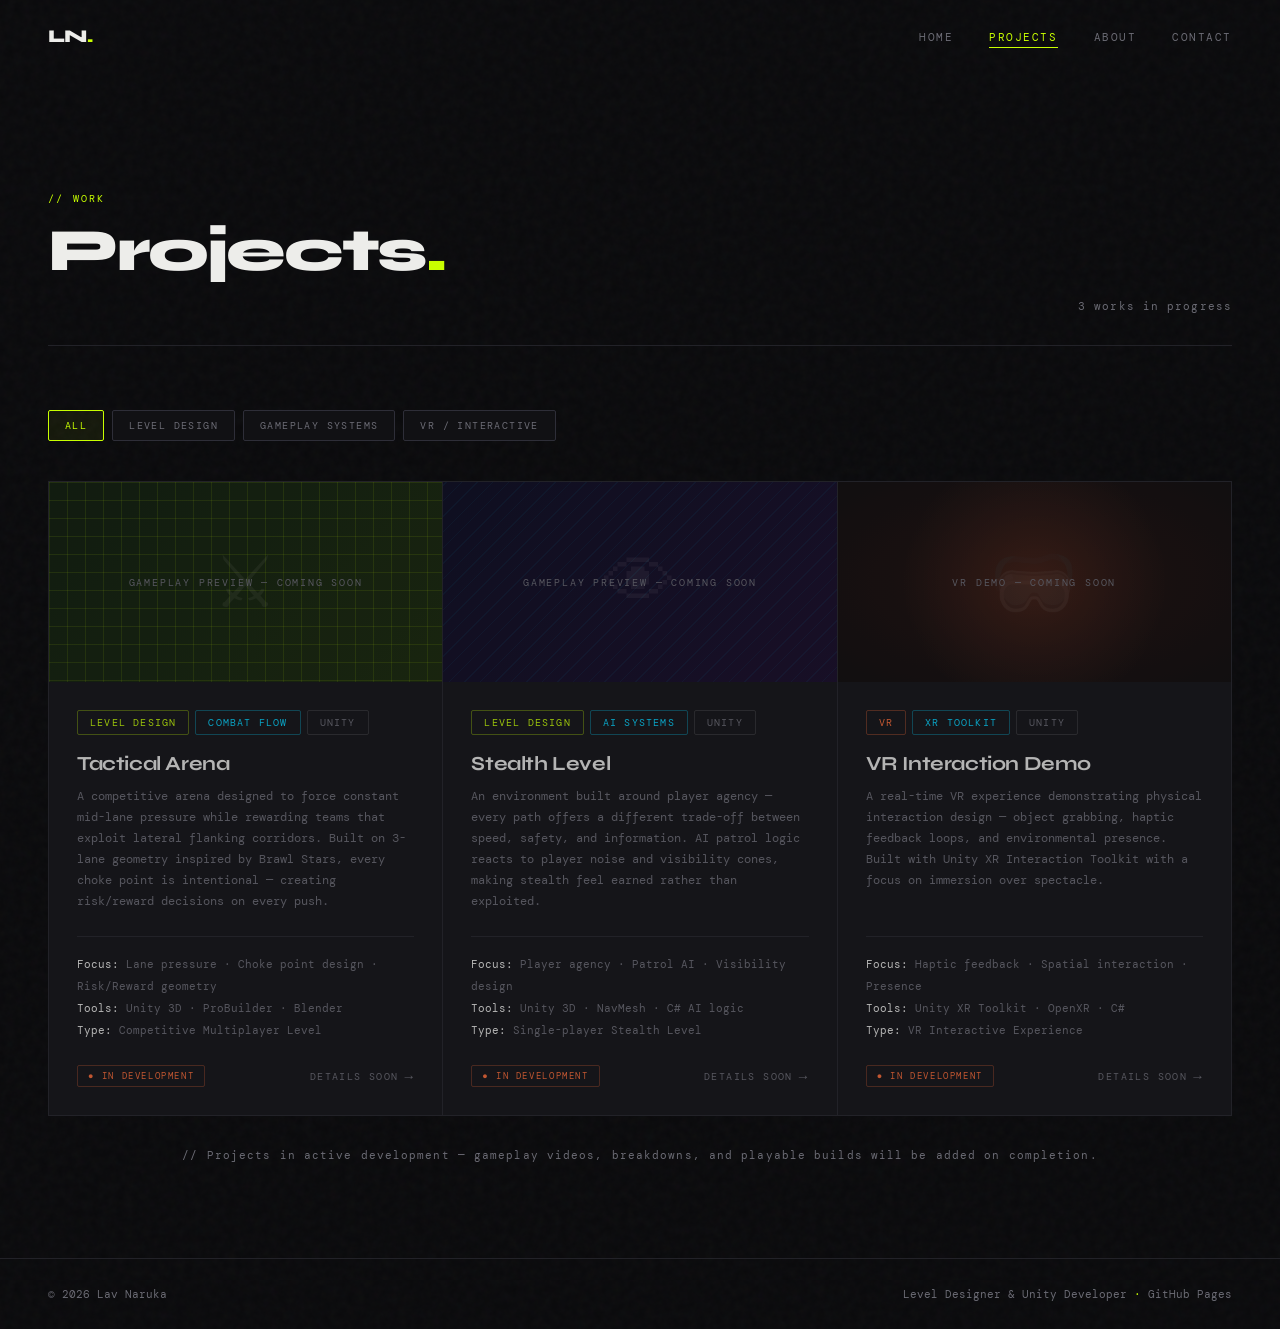
==== projects.html @ 6b3db98e "Initial portfolio upload Initial portfolio upload" ====
<!DOCTYPE html>
<html lang="en">
<head>
  <!-- ============================================================
    projects.html — PROJECTS PAGE
    Lav Naruka Portfolio
    ============================================================ -->
  <meta charset="UTF-8" />
  <meta name="viewport" content="width=device-width, initial-scale=1.0" />
  <title>Projects — Lav Naruka</title>
  <meta name="description"
        content="Level design and Unity development projects by Lav Naruka — competitive arenas, stealth systems, and VR experiences." />

  <link rel="preconnect" href="https://fonts.googleapis.com" />
  <link rel="preconnect" href="https://fonts.gstatic.com" crossorigin />
  <link href="https://fonts.googleapis.com/css2?family=Syne:wght@400;600;700;800&family=DM+Mono:ital,wght@0,300;0,400;0,500;1,300&display=swap"
        rel="stylesheet" />
  <link rel="stylesheet" href="css/styles.css" />
</head>
<body>

  <!-- ── NAVIGATION (same on every page) ──────────────────── -->
  <header class="navbar" role="banner">
    <a href="index.html" class="nav-logo">LN<span class="dot">.</span></a>
    <nav aria-label="Main navigation">
      <ul class="nav-links">
        <li><a href="index.html">Home</a></li>
        <li><a href="projects.html">Projects</a></li>
        <li><a href="about.html">About</a></li>
        <li><a href="contact.html">Contact</a></li>
      </ul>
    </nav>
    <button class="nav-toggle" aria-label="Toggle navigation">
      <span></span><span></span><span></span>
    </button>
  </header>

  <main class="page-wrapper">
    <div class="projects-page">

      <!-- ── PAGE HEADER ─────────────────────────────────── -->
      <div class="projects-header">
        <div>
          <p class="eyebrow">// Work</p>
          <h1 class="section-title">Projects<span>.</span></h1>
        </div>
        <span class="projects-count">3 works in progress</span>
      </div>

      <!-- ── FILTER BUTTONS ──────────────────────────────── -->
      <!--
        HOW FILTERS WORK:
        Each button has data-filter="X"
        Each project card has data-category="X"
        JavaScript (script.js) matches them and shows/hides cards.

        ADD NEW FILTER: duplicate a button, change data-filter and label.
      -->
      <div class="filter-row fade-up">
        <button class="filter-btn active" data-filter="all">All</button>
        <button class="filter-btn" data-filter="level-design">Level Design</button>
        <button class="filter-btn" data-filter="gameplay-systems">Gameplay Systems</button>
        <button class="filter-btn" data-filter="vr">VR / Interactive</button>
      </div>

      <!-- ── PROJECTS GRID ────────────────────────────────── -->
      <!--
        HOW TO ADD A REAL PROJECT:
        1. Copy one of the .project-card blocks below
        2. Update: title, description, tags, thumbnail, links
        3. Change data-status="wip" → data-status="live"
        4. Change the badge from badge-wip to badge-live
        5. Replace the placeholder thumbnail with a real image:
              In .project-thumb, add:
              style="background-image: url('assets/images/your-image.jpg');
                     background-size:cover; background-position:center;"
              Then delete the .thumb-icon and .thumb-label spans inside it.
        6. Update the "View Details" link to your project page or itch.io URL
      -->
      <div class="projects-grid">

        <!-- ════════════════════════════════════════════════
             PROJECT 1 — TACTICAL ARENA
             Category: level-design, gameplay-systems
             Status: wip (in development)
        ════════════════════════════════════════════════ -->
        <article
          class="project-card fade-up"
          data-category="level-design gameplay-systems"
          data-status="wip"
          aria-label="Tactical Arena project"
        >
          <!-- THUMBNAIL
               ──────────
               Right now this is a styled placeholder.
               LATER: Replace with a real screenshot.
               Add to your project folder: assets/images/arena-thumb.jpg
               Then change the div to:
                 <div class="project-thumb"
                      style="background-image:url('assets/images/arena-thumb.jpg');
                             background-size:cover; background-position:center;">
               And delete the .thumb-icon and .thumb-label spans.
          -->
          <div class="project-thumb thumb-arena">
            <span class="thumb-icon" aria-hidden="true">⚔</span>
            <span class="thumb-label">Gameplay Preview — Coming Soon</span>
          </div>

          <div class="project-body">
            <!-- Tags — match data-category above -->
            <div class="project-tags">
              <span class="tag tag-ld">Level Design</span>
              <span class="tag tag-sys">Combat Flow</span>
              <span class="tag tag-unity">Unity</span>
            </div>

            <h2 class="project-title">Tactical Arena</h2>

            <!--
              PROJECT DESCRIPTION — write like a designer, not a developer.
              Focus on: player experience, design intent, what problem you solved.
              Avoid: "I made this level in Unity"
              Do:    "This level forces constant mid-lane pressure through..."
            -->
            <p class="project-desc">
              A competitive arena designed to force constant mid-lane pressure
              while rewarding teams that exploit lateral flanking corridors.
              Built on 3-lane geometry inspired by Brawl Stars, every choke
              point is intentional — creating risk/reward decisions on every push.
            </p>

            <!-- Design Intent — key design pillars (fill in later) -->
            <div class="project-meta">
              <strong>Focus:</strong> Lane pressure · Choke point design · Risk/Reward geometry<br>
              <strong>Tools:</strong> Unity 3D · ProBuilder · Blender<br>
              <strong>Type:</strong> Competitive Multiplayer Level
            </div>

            <div class="project-footer">
              <span class="badge badge-wip">● In Development</span>
              <!--
                LINK TO REAL PROJECT LATER:
                Change href="#" to:
                  - A project detail page:  href="projects/arena.html"
                  - An itch.io build:       href="https://itch.io/your-game"
                  - A YouTube walkthrough:  href="https://youtube.com/..."
              -->
              <a href="#" class="project-link" aria-disabled="true">
                Details soon <span class="arrow">→</span>
              </a>
            </div>
          </div>
        </article>
        <!-- ── END PROJECT 1 ─────────────────────────────── -->


        <!-- ════════════════════════════════════════════════
             PROJECT 2 — STEALTH LEVEL
             Category: level-design, gameplay-systems
             Status: wip
        ════════════════════════════════════════════════ -->
        <article
          class="project-card fade-up"
          data-category="level-design gameplay-systems"
          data-status="wip"
          aria-label="Stealth Level project"
          style="transition-delay: 0.1s;"
        >
          <div class="project-thumb thumb-stealth">
            <span class="thumb-icon" aria-hidden="true">👁</span>
            <span class="thumb-label">Gameplay Preview — Coming Soon</span>
          </div>

          <div class="project-body">
            <div class="project-tags">
              <span class="tag tag-ld">Level Design</span>
              <span class="tag tag-sys">AI Systems</span>
              <span class="tag tag-unity">Unity</span>
            </div>

            <h2 class="project-title">Stealth Level</h2>

            <p class="project-desc">
              An environment built around player agency — every path offers a
              different trade-off between speed, safety, and information.
              AI patrol logic reacts to player noise and visibility cones,
              making stealth feel earned rather than exploited.
            </p>

            <div class="project-meta">
              <strong>Focus:</strong> Player agency · Patrol AI · Visibility design<br>
              <strong>Tools:</strong> Unity 3D · NavMesh · C# AI logic<br>
              <strong>Type:</strong> Single-player Stealth Level
            </div>

            <div class="project-footer">
              <span class="badge badge-wip">● In Development</span>
              <a href="#" class="project-link" aria-disabled="true">
                Details soon <span class="arrow">→</span>
              </a>
            </div>
          </div>
        </article>
        <!-- ── END PROJECT 2 ─────────────────────────────── -->


        <!-- ════════════════════════════════════════════════
             PROJECT 3 — VR INTERACTION DEMO
             Category: vr
             Status: wip
        ════════════════════════════════════════════════ -->
        <article
          class="project-card fade-up"
          data-category="vr"
          data-status="wip"
          aria-label="VR Interaction Demo project"
          style="transition-delay: 0.2s;"
        >
          <div class="project-thumb thumb-vr">
            <span class="thumb-icon" aria-hidden="true">🥽</span>
            <span class="thumb-label">VR Demo — Coming Soon</span>
          </div>

          <div class="project-body">
            <div class="project-tags">
              <span class="tag tag-vr">VR</span>
              <span class="tag tag-sys">XR Toolkit</span>
              <span class="tag tag-unity">Unity</span>
            </div>

            <h2 class="project-title">VR Interaction Demo</h2>

            <p class="project-desc">
              A real-time VR experience demonstrating physical interaction
              design — object grabbing, haptic feedback loops, and environmental
              presence. Built with Unity XR Interaction Toolkit with a focus
              on immersion over spectacle.
            </p>

            <div class="project-meta">
              <strong>Focus:</strong> Haptic feedback · Spatial interaction · Presence<br>
              <strong>Tools:</strong> Unity XR Toolkit · OpenXR · C#<br>
              <strong>Type:</strong> VR Interactive Experience
            </div>

            <div class="project-footer">
              <span class="badge badge-wip">● In Development</span>
              <a href="#" class="project-link" aria-disabled="true">
                Details soon <span class="arrow">→</span>
              </a>
            </div>
          </div>
        </article>
        <!-- ── END PROJECT 3 ─────────────────────────────── -->

        <!--
          ══════════════════════════════════════════════════
          ADD YOUR NEXT PROJECT HERE — copy the block above
          ══════════════════════════════════════════════════
        -->

      </div><!-- end .projects-grid -->

      <!-- Status note below the grid -->
      <p class="fade-up" style="
        font-size: 11px;
        color: var(--muted);
        letter-spacing: 0.1em;
        text-align: center;
        padding: 32px 0;
      ">
        // Projects in active development — gameplay videos, breakdowns,
        and playable builds will be added on completion.
      </p>

    </div><!-- end .projects-page -->
  </main>

  <footer class="footer">
    <span class="footer-left">&copy; <span id="footer-year"></span> Lav Naruka</span>
    <span class="footer-right">Level Designer &amp; Unity Developer <span>·</span> GitHub Pages</span>
  </footer>

  <script src="js/script.js"></script>
</body>
</html>
---- css/styles.css ----
/* ============================================================
   styles.css — Lav Naruka Portfolio
   Shared styles across all pages
   Dark theme / Game industry aesthetic
   ============================================================ */

/* ── 1. FONTS ──────────────────────────────────────────────── */
@import url('https://fonts.googleapis.com/css2?family=Syne:wght@400;600;700;800&family=DM+Mono:ital,wght@0,300;0,400;0,500;1,300&display=swap');

/* ── 2. CSS VARIABLES (edit these to restyle the whole site) ─ */
:root {
  /* Colors */
  --bg:          #09090b;       /* main page background */
  --surface:     #111114;       /* card / panel background */
  --surface2:    #18181d;       /* hover state for cards */
  --border:      #222228;       /* subtle divider lines */
  --border2:     #2e2e38;       /* slightly brighter dividers */

  /* Text */
  --text:        #ededea;       /* primary text */
  --muted:       #6b6b74;       /* secondary / caption text */
  --muted2:      #3a3a44;       /* very subtle text / outlines */

  /* Accents — change ONE value to re-theme the whole site */
  --accent:      #c8ff00;       /* neon lime — primary accent */
  --accent2:     #00d4ff;       /* cyan — systems / code */
  --accent3:     #ff6b35;       /* orange — VR / highlight */

  /* Typography */
  --font-display: 'Syne', sans-serif;
  --font-body:    'DM Mono', monospace;

  /* Spacing scale */
  --space-xs:    8px;
  --space-sm:    16px;
  --space-md:    32px;
  --space-lg:    64px;
  --space-xl:    120px;

  /* Layout */
  --max-width:   1200px;
  --nav-height:  72px;
}

/* ── 3. RESET ───────────────────────────────────────────────── */
*, *::before, *::after {
  box-sizing: border-box;
  margin: 0;
  padding: 0;
}

html {
  scroll-behavior: smooth;
  font-size: 16px;
}

body {
  font-family: var(--font-body);
  background: var(--bg);
  color: var(--text);
  overflow-x: hidden;
  min-height: 100vh;
  /* Subtle noise texture over everything */
  background-image: url("data:image/svg+xml,%3Csvg viewBox='0 0 200 200' xmlns='http://www.w3.org/2000/svg'%3E%3Cfilter id='n'%3E%3CfeTurbulence type='fractalNoise' baseFrequency='0.75' numOctaves='4' stitchTiles='stitch'/%3E%3C/filter%3E%3Crect width='100%25' height='100%25' filter='url(%23n)' opacity='0.03'/%3E%3C/svg%3E");
}

img, video {
  max-width: 100%;
  display: block;
}

a {
  color: inherit;
  text-decoration: none;
}

ul, ol {
  list-style: none;
}

button {
  font-family: var(--font-body);
  cursor: pointer;
  border: none;
  background: none;
}

/* ── 4. SCROLLBAR ───────────────────────────────────────────── */
::-webkit-scrollbar { width: 4px; }
::-webkit-scrollbar-track { background: var(--bg); }
::-webkit-scrollbar-thumb { background: var(--border2); border-radius: 2px; }
::-webkit-scrollbar-thumb:hover { background: var(--muted2); }

/* ── 5. UTILITY CLASSES ─────────────────────────────────────── */

/* Container — centers content with max-width */
.container {
  max-width: var(--max-width);
  margin: 0 auto;
  padding: 0 48px;
}

/* Tag pill — used on project cards */
.tag {
  display: inline-block;
  font-size: 10px;
  letter-spacing: 0.12em;
  text-transform: uppercase;
  padding: 5px 12px;
  border-radius: 2px;
  border: 1px solid;
  white-space: nowrap;
}
.tag-ld    { border-color: rgba(200,255,0,0.35);  color: var(--accent); }
.tag-sys   { border-color: rgba(0,212,255,0.35);  color: var(--accent2); }
.tag-vr    { border-color: rgba(255,107,53,0.35); color: var(--accent3); }
.tag-unity { border-color: rgba(255,255,255,0.12); color: var(--muted); }

/* Section eyebrow (small label above headings) */
.eyebrow {
  font-size: 10px;
  letter-spacing: 0.22em;
  text-transform: uppercase;
  color: var(--accent);
  margin-bottom: var(--space-sm);
}

/* Section heading */
.section-title {
  font-family: var(--font-display);
  font-size: clamp(36px, 5vw, 60px);
  font-weight: 800;
  letter-spacing: -0.04em;
  line-height: 1;
  margin-bottom: var(--space-md);
}
.section-title span { color: var(--accent); }

/* Divider line */
.divider {
  width: 100%;
  height: 1px;
  background: var(--border);
  margin: var(--space-lg) 0;
}

/* Status badge */
.badge {
  display: inline-block;
  font-size: 9px;
  letter-spacing: 0.18em;
  text-transform: uppercase;
  padding: 4px 10px;
  border-radius: 2px;
  border: 1px solid var(--border2);
  color: var(--muted);
}
.badge-wip  { border-color: rgba(255,107,53,0.3); color: var(--accent3); }
.badge-live { border-color: rgba(200,255,0,0.3);  color: var(--accent); }

/* Fade-up animation class — applied by JS on scroll */
.fade-up {
  opacity: 0;
  transform: translateY(28px);
  transition: opacity 0.55s ease, transform 0.55s ease;
}
.fade-up.visible {
  opacity: 1;
  transform: translateY(0);
}

/* ── 6. BUTTONS ─────────────────────────────────────────────── */
.btn {
  display: inline-block;
  font-family: var(--font-body);
  font-size: 11px;
  font-weight: 500;
  letter-spacing: 0.12em;
  text-transform: uppercase;
  padding: 14px 28px;
  border-radius: 2px;
  transition: all 0.2s ease;
}

/* Filled button */
.btn-primary {
  background: var(--accent);
  color: #09090b;
}
.btn-primary:hover {
  background: #d8ff22;
  transform: translateY(-2px);
}

/* Outlined button */
.btn-outline {
  background: transparent;
  color: var(--muted);
  border: 1px solid var(--border2);
}
.btn-outline:hover {
  color: var(--text);
  border-color: var(--muted);
  transform: translateY(-2px);
}

/* ── 7. NAVIGATION ──────────────────────────────────────────── */
.navbar {
  position: fixed;
  top: 0; left: 0; right: 0;
  height: var(--nav-height);
  z-index: 200;
  display: flex;
  align-items: center;
  justify-content: space-between;
  padding: 0 48px;
  /* Starts transparent, JS adds .scrolled class */
  border-bottom: 1px solid transparent;
  transition: background 0.35s ease, border-color 0.35s ease, backdrop-filter 0.35s;
}

/* Scrolled state — glass effect */
.navbar.scrolled {
  background: rgba(9, 9, 11, 0.88);
  backdrop-filter: blur(18px);
  -webkit-backdrop-filter: blur(18px);
  border-color: var(--border);
}

/* Logo */
.nav-logo {
  font-family: var(--font-display);
  font-size: 18px;
  font-weight: 800;
  letter-spacing: -0.03em;
  color: var(--text);
}
.nav-logo .dot { color: var(--accent); }

/* Nav links */
.nav-links {
  display: flex;
  align-items: center;
  gap: 36px;
}

.nav-links a {
  font-size: 11px;
  letter-spacing: 0.14em;
  text-transform: uppercase;
  color: var(--muted);
  position: relative;
  padding-bottom: 2px;
  transition: color 0.2s;
}

/* Animated underline on hover */
.nav-links a::after {
  content: '';
  position: absolute;
  bottom: -2px; left: 0;
  width: 100%; height: 1px;
  background: var(--accent);
  transform: scaleX(0);
  transition: transform 0.25s ease;
  transform-origin: left;
}
.nav-links a:hover { color: var(--text); }
.nav-links a:hover::after { transform: scaleX(1); }

/* Active page link */
.nav-links a.active {
  color: var(--accent);
}
.nav-links a.active::after {
  transform: scaleX(1);
}

/* Hamburger — mobile only */
.nav-toggle {
  display: none;
  flex-direction: column;
  gap: 5px;
  background: none;
  border: none;
  cursor: pointer;
  padding: 4px;
}
.nav-toggle span {
  display: block;
  width: 24px; height: 2px;
  background: var(--text);
  border-radius: 1px;
  transition: all 0.3s ease;
}

/* ── 8. PAGE WRAPPER ────────────────────────────────────────── */
/* Every page needs this to push content below the fixed nav */
.page-wrapper {
  padding-top: var(--nav-height);
  min-height: 100vh;
}

/* ── 9. FOOTER ──────────────────────────────────────────────── */
.footer {
  border-top: 1px solid var(--border);
  padding: 28px 48px;
  display: flex;
  align-items: center;
  justify-content: space-between;
  flex-wrap: wrap;
  gap: 12px;
}
.footer-left {
  font-size: 11px;
  color: var(--muted);
}
.footer-right {
  font-size: 11px;
  color: var(--muted);
}
.footer-right span { color: var(--accent); }

/* ── 10. GRID BACKGROUND HELPER ─────────────────────────────── */
/* Add class="grid-bg" to any section for the grid overlay */
.grid-bg {
  position: relative;
  overflow: hidden;
}
.grid-bg::before {
  content: '';
  position: absolute;
  inset: 0;
  background-image:
    linear-gradient(var(--border) 1px, transparent 1px),
    linear-gradient(90deg, var(--border) 1px, transparent 1px);
  background-size: 48px 48px;
  opacity: 0.4;
  /* Fade out at edges */
  mask-image: radial-gradient(ellipse 90% 90% at 50% 0%, black 30%, transparent 100%);
  -webkit-mask-image: radial-gradient(ellipse 90% 90% at 50% 0%, black 30%, transparent 100%);
  pointer-events: none;
  z-index: 0;
}
/* Keep content above the grid */
.grid-bg > * { position: relative; z-index: 1; }

/* ── 11. HOME PAGE STYLES ───────────────────────────────────── */
.hero {
  min-height: 100vh;
  display: flex;
  flex-direction: column;
  justify-content: center;
  padding: 80px 48px var(--space-xl);
}

.hero-eyebrow {
  font-size: 11px;
  letter-spacing: 0.22em;
  text-transform: uppercase;
  color: var(--accent);
  margin-bottom: 24px;
  opacity: 0;
  animation: fadeUp 0.7s 0.1s forwards;
}

.hero-name {
  font-family: var(--font-display);
  font-size: clamp(64px, 11vw, 140px);
  font-weight: 800;
  line-height: 0.88;
  letter-spacing: -0.05em;
  margin-bottom: 28px;
  opacity: 0;
  animation: fadeUp 0.7s 0.25s forwards;
}
/* Second line of name — outline style */
.hero-name .outline {
  color: transparent;
  -webkit-text-stroke: 1.5px var(--muted2);
}
.hero-name .accent { color: var(--accent); }

.hero-title {
  font-family: var(--font-display);
  font-size: clamp(14px, 2vw, 18px);
  font-weight: 600;
  color: var(--muted);
  letter-spacing: 0.02em;
  margin-bottom: 24px;
  opacity: 0;
  animation: fadeUp 0.7s 0.38s forwards;
}

.hero-desc {
  max-width: 580px;
  font-size: 14px;
  line-height: 1.85;
  color: var(--muted);
  margin-bottom: 40px;
  opacity: 0;
  animation: fadeUp 0.7s 0.5s forwards;
}

.hero-tags {
  display: flex;
  flex-wrap: wrap;
  gap: 8px;
  margin-bottom: 48px;
  opacity: 0;
  animation: fadeUp 0.7s 0.62s forwards;
}

.hero-cta {
  display: flex;
  gap: 14px;
  flex-wrap: wrap;
  opacity: 0;
  animation: fadeUp 0.7s 0.74s forwards;
}

/* Accent glow decorations */
.hero-glow-1 {
  position: absolute;
  width: 500px; height: 500px;
  border-radius: 50%;
  background: radial-gradient(circle, rgba(200,255,0,0.06) 0%, transparent 70%);
  top: -60px; right: -60px;
  pointer-events: none;
}
.hero-glow-2 {
  position: absolute;
  width: 300px; height: 300px;
  border-radius: 50%;
  background: radial-gradient(circle, rgba(0,212,255,0.05) 0%, transparent 70%);
  bottom: 100px; left: 30%;
  pointer-events: none;
}

/* Featured section on home */
.featured-section {
  padding: var(--space-lg) 48px;
  border-top: 1px solid var(--border);
}

.featured-label {
  font-size: 10px;
  letter-spacing: 0.2em;
  text-transform: uppercase;
  color: var(--muted);
  margin-bottom: 28px;
}

.featured-grid {
  display: grid;
  grid-template-columns: repeat(3, 1fr);
  border: 1px solid var(--border);
  /* Gap trick — single-pixel borders between cards */
  gap: 1px;
  background: var(--border);
}

.featured-card {
  background: var(--surface);
  padding: 28px;
  position: relative;
  overflow: hidden;
  transition: background 0.25s;
}
.featured-card:hover { background: var(--surface2); }

/* Accent top-border on hover */
.featured-card::before {
  content: '';
  position: absolute;
  top: 0; left: 0; right: 0;
  height: 2px;
  background: var(--accent);
  transform: scaleX(0);
  transition: transform 0.3s ease;
  transform-origin: left;
}
.featured-card:hover::before { transform: scaleX(1); }

.featured-num {
  font-size: 10px;
  color: var(--muted);
  letter-spacing: 0.18em;
  margin-bottom: 14px;
}
.featured-title {
  font-family: var(--font-display);
  font-size: 16px;
  font-weight: 700;
  margin-bottom: 10px;
  letter-spacing: -0.01em;
}
.featured-sub {
  font-size: 12px;
  color: var(--muted);
  line-height: 1.65;
  margin-bottom: 16px;
}

/* ── 12. PROJECTS PAGE ──────────────────────────────────────── */
.projects-page {
  padding: var(--space-xl) 48px var(--space-lg);
}

.projects-header {
  display: flex;
  align-items: flex-end;
  justify-content: space-between;
  padding-bottom: var(--space-md);
  border-bottom: 1px solid var(--border);
  margin-bottom: var(--space-lg);
  flex-wrap: wrap;
  gap: 16px;
}

.projects-count {
  font-size: 11px;
  color: var(--muted);
  letter-spacing: 0.1em;
}

/* Filter buttons */
.filter-row {
  display: flex;
  gap: 8px;
  flex-wrap: wrap;
  margin-bottom: 40px;
}
.filter-btn {
  font-family: var(--font-body);
  font-size: 10px;
  letter-spacing: 0.14em;
  text-transform: uppercase;
  padding: 8px 16px;
  border: 1px solid var(--border2);
  color: var(--muted);
  background: var(--surface);
  border-radius: 2px;
  cursor: pointer;
  transition: all 0.2s;
}
.filter-btn:hover,
.filter-btn.active {
  border-color: var(--accent);
  color: var(--accent);
  background: rgba(200,255,0,0.06);
}

/* Project cards grid */
.projects-grid {
  display: grid;
  grid-template-columns: repeat(auto-fill, minmax(360px, 1fr));
  gap: 1px;
  background: var(--border);
  border: 1px solid var(--border);
}

.project-card {
  background: var(--surface);
  padding: 0;
  position: relative;
  overflow: hidden;
  transition: background 0.25s;
  display: flex;
  flex-direction: column;
}
.project-card:hover { background: var(--surface2); }

/*
  PROJECT THUMBNAIL
  ─────────────────
  When you have a real screenshot or image:
  Replace the background gradient with:
    background-image: url('../assets/images/project-name-thumb.jpg');
    background-size: cover;
    background-position: center;
  And remove the placeholder inner elements.
*/
.project-thumb {
  width: 100%;
  height: 200px;
  position: relative;
  overflow: hidden;
  display: flex;
  align-items: center;
  justify-content: center;
  flex-shrink: 0;
}

/* Each project gets a unique placeholder gradient */
.thumb-arena {
  background: linear-gradient(135deg, #0b1a08 0%, #162606 100%);
}
.thumb-stealth {
  background: linear-gradient(135deg, #08081e 0%, #150826 100%);
}
.thumb-vr {
  background: radial-gradient(ellipse at center, #1e0c08 0%, #0b0808 100%);
}

/* Grid overlay on thumbnails */
.thumb-arena::before,
.thumb-stealth::before,
.thumb-vr::before {
  content: '';
  position: absolute;
  inset: 0;
  pointer-events: none;
}
.thumb-arena::before {
  background-image:
    linear-gradient(rgba(200,255,0,0.12) 1px, transparent 1px),
    linear-gradient(90deg, rgba(200,255,0,0.12) 1px, transparent 1px);
  background-size: 18px 18px;
}
.thumb-stealth::before {
  background: repeating-linear-gradient(
    -45deg, transparent, transparent 10px,
    rgba(0,212,255,0.06) 10px, rgba(0,212,255,0.06) 11px
  );
}
.thumb-vr::before {
  background: radial-gradient(circle at center, rgba(255,107,53,0.15) 0%, transparent 60%);
}

.thumb-label {
  font-size: 10px;
  letter-spacing: 0.18em;
  text-transform: uppercase;
  color: var(--muted);
  z-index: 1;
}

/* Big watermark icon on thumbnails */
.thumb-icon {
  position: absolute;
  font-size: 72px;
  opacity: 0.07;
  user-select: none;
  z-index: 0;
}

.project-body {
  padding: 28px;
  flex: 1;
  display: flex;
  flex-direction: column;
}

.project-tags {
  display: flex;
  flex-wrap: wrap;
  gap: 6px;
  margin-bottom: 16px;
}

.project-title {
  font-family: var(--font-display);
  font-size: 20px;
  font-weight: 700;
  letter-spacing: -0.02em;
  margin-bottom: 10px;
}

.project-desc {
  font-size: 12px;
  line-height: 1.75;
  color: var(--muted);
  margin-bottom: 24px;
  flex: 1;
}

/* Project breakdown list (design intent) */
.project-meta {
  font-size: 11px;
  color: var(--muted);
  line-height: 2;
  padding-top: 16px;
  border-top: 1px solid var(--border);
  margin-bottom: 24px;
}
.project-meta strong { color: var(--text); font-weight: 400; }

.project-footer {
  display: flex;
  align-items: center;
  justify-content: space-between;
}

.project-link {
  font-size: 10px;
  letter-spacing: 0.14em;
  text-transform: uppercase;
  color: var(--muted);
  display: flex;
  align-items: center;
  gap: 6px;
  transition: color 0.2s;
}
.project-link:hover { color: var(--accent); }
.project-link .arrow { font-size: 14px; transition: transform 0.2s; }
.project-link:hover .arrow { transform: translateX(3px); }

/* Dimmed WIP cards */
.project-card[data-status="wip"] {
  opacity: 0.72;
}
.project-card[data-status="wip"]:hover {
  opacity: 1;
}

/* ── 13. ABOUT PAGE ─────────────────────────────────────────── */
.about-page {
  padding: var(--space-xl) 48px var(--space-lg);
}

.about-layout {
  display: grid;
  grid-template-columns: 3fr 2fr;
  gap: 80px;
  align-items: start;
}

.about-big-quote {
  font-family: var(--font-display);
  font-size: clamp(22px, 3vw, 34px);
  font-weight: 700;
  letter-spacing: -0.03em;
  line-height: 1.25;
  color: var(--text);
  margin-bottom: 32px;
}
.about-big-quote em {
  color: var(--accent);
  font-style: normal;
}

.about-text {
  font-size: 13px;
  line-height: 1.9;
  color: var(--muted);
  margin-bottom: 20px;
}
.about-text strong { color: var(--text); font-weight: 400; }

/* Skills block */
.skills-block {
  margin-top: 48px;
}
.skills-group {
  padding-bottom: 28px;
  margin-bottom: 28px;
  border-bottom: 1px solid var(--border);
}
.skills-group:last-child { border-bottom: none; margin-bottom: 0; }

.skills-group-label {
  font-size: 9px;
  letter-spacing: 0.22em;
  text-transform: uppercase;
  color: var(--muted);
  margin-bottom: 14px;
}

.skills-list {
  display: flex;
  flex-wrap: wrap;
  gap: 8px;
}

.skill-chip {
  font-size: 12px;
  padding: 8px 16px;
  background: var(--surface);
  border: 1px solid var(--border);
  color: var(--text);
  border-radius: 2px;
  transition: all 0.2s;
}
.skill-chip:hover {
  border-color: var(--accent);
  color: var(--accent);
  background: rgba(200,255,0,0.04);
}

/* Sidebar — stats + focus areas */
.about-sidebar {}

.stat-grid {
  display: grid;
  grid-template-columns: 1fr 1fr;
  gap: 1px;
  background: var(--border);
  border: 1px solid var(--border);
  margin-bottom: 32px;
}
.stat-cell {
  background: var(--surface);
  padding: 24px 20px;
}
.stat-number {
  font-family: var(--font-display);
  font-size: 38px;
  font-weight: 800;
  letter-spacing: -0.04em;
  color: var(--accent);
  line-height: 1;
  margin-bottom: 6px;
}
.stat-label {
  font-size: 9px;
  letter-spacing: 0.14em;
  text-transform: uppercase;
  color: var(--muted);
}

/* Focus areas list */
.focus-list {
  border: 1px solid var(--border);
  overflow: hidden;
}
.focus-item {
  display: flex;
  align-items: center;
  gap: 16px;
  padding: 16px 20px;
  border-bottom: 1px solid var(--border);
  font-size: 12px;
  transition: background 0.2s;
}
.focus-item:last-child { border-bottom: none; }
.focus-item:hover { background: var(--surface2); }
.focus-dot {
  width: 8px; height: 8px;
  border-radius: 50%;
  flex-shrink: 0;
}
.dot-green  { background: var(--accent); }
.dot-blue   { background: var(--accent2); }
.dot-orange { background: var(--accent3); }

/* ── 14. CONTACT PAGE ───────────────────────────────────────── */
.contact-page {
  padding: var(--space-xl) 48px var(--space-lg);
}

.contact-hero-text {
  font-family: var(--font-display);
  font-size: clamp(48px, 9vw, 120px);
  font-weight: 800;
  letter-spacing: -0.05em;
  line-height: 0.88;
  margin-bottom: 48px;
  color: transparent;
  -webkit-text-stroke: 1.5px var(--muted2);
}
.contact-hero-text .solid {
  color: var(--text);
  -webkit-text-stroke: 0;
}

.contact-intro {
  font-size: 13px;
  line-height: 1.9;
  color: var(--muted);
  max-width: 520px;
  margin-bottom: 48px;
}
.contact-intro strong { color: var(--text); font-weight: 400; }

.contact-grid {
  display: grid;
  grid-template-columns: repeat(3, 1fr);
  gap: 1px;
  background: var(--border);
  border: 1px solid var(--border);
  max-width: 680px;
  margin-bottom: 60px;
}

.contact-card {
  background: var(--surface);
  padding: 28px 24px;
  display: flex;
  flex-direction: column;
  gap: 8px;
  position: relative;
  overflow: hidden;
  transition: background 0.25s;
}
.contact-card:hover { background: var(--surface2); }

/* Colour-coded top bar per card */
.contact-card::before {
  content: '';
  position: absolute;
  top: 0; left: 0; right: 0;
  height: 2px;
  transform: scaleX(0);
  transition: transform 0.3s ease;
  transform-origin: left;
}
.contact-card.c-email::before  { background: var(--accent); }
.contact-card.c-github::before { background: var(--accent2); }
.contact-card.c-linkedin::before { background: var(--accent3); }

.contact-card:hover::before { transform: scaleX(1); }

.contact-card-label {
  font-size: 9px;
  letter-spacing: 0.2em;
  text-transform: uppercase;
  color: var(--muted);
}
.contact-card-value {
  font-size: 12px;
  color: var(--text);
}
.contact-card-arrow {
  font-size: 18px;
  color: var(--muted);
  margin-top: 8px;
  transition: color 0.2s, transform 0.2s;
}
.contact-card:hover .contact-card-arrow {
  color: var(--accent);
  transform: translate(2px, -2px);
}

/* ── 15. KEYFRAME ANIMATIONS ────────────────────────────────── */
@keyframes fadeUp {
  from { opacity: 0; transform: translateY(24px); }
  to   { opacity: 1; transform: translateY(0); }
}

/* ── 16. RESPONSIVE / MOBILE ────────────────────────────────── */
@media (max-width: 900px) {
  .container,
  .hero,
  .featured-section,
  .projects-page,
  .about-page,
  .contact-page { padding-left: 24px; padding-right: 24px; }

  .navbar { padding: 0 24px; }
  .footer { padding: 24px; }

  .featured-grid { grid-template-columns: 1fr; }
  .projects-grid { grid-template-columns: 1fr; }
  .about-layout  { grid-template-columns: 1fr; gap: 48px; }
  .contact-grid  { grid-template-columns: 1fr; max-width: 100%; }

  .nav-links {
    display: none;
    position: fixed;
    top: var(--nav-height);
    left: 0; right: 0;
    background: rgba(9,9,11,0.96);
    backdrop-filter: blur(20px);
    border-bottom: 1px solid var(--border);
    flex-direction: column;
    align-items: flex-start;
    padding: 24px;
    gap: 20px;
  }
  .nav-links.open { display: flex; }
  .nav-links a { font-size: 14px; }

  .nav-toggle { display: flex; }
}

@media (max-width: 480px) {
  .hero-name { font-size: 52px; }
  .stat-grid { grid-template-columns: 1fr; }
}
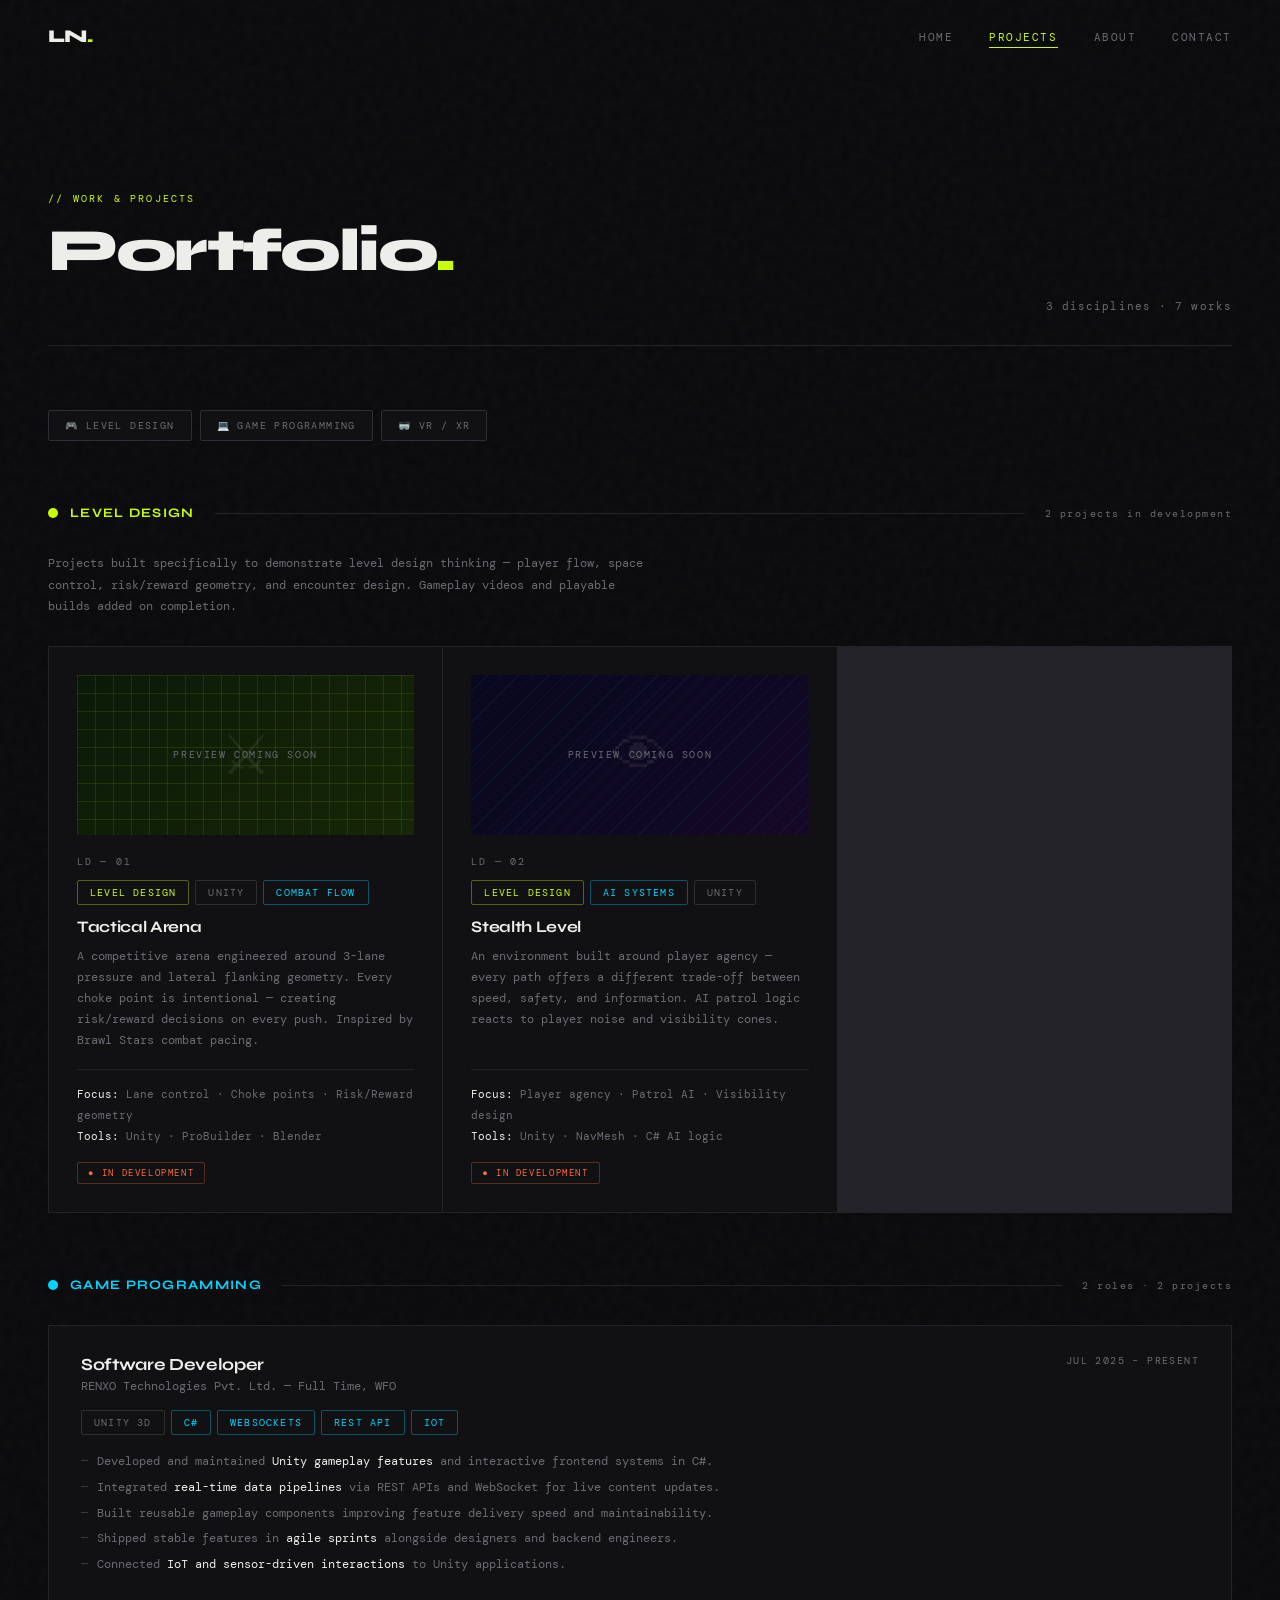
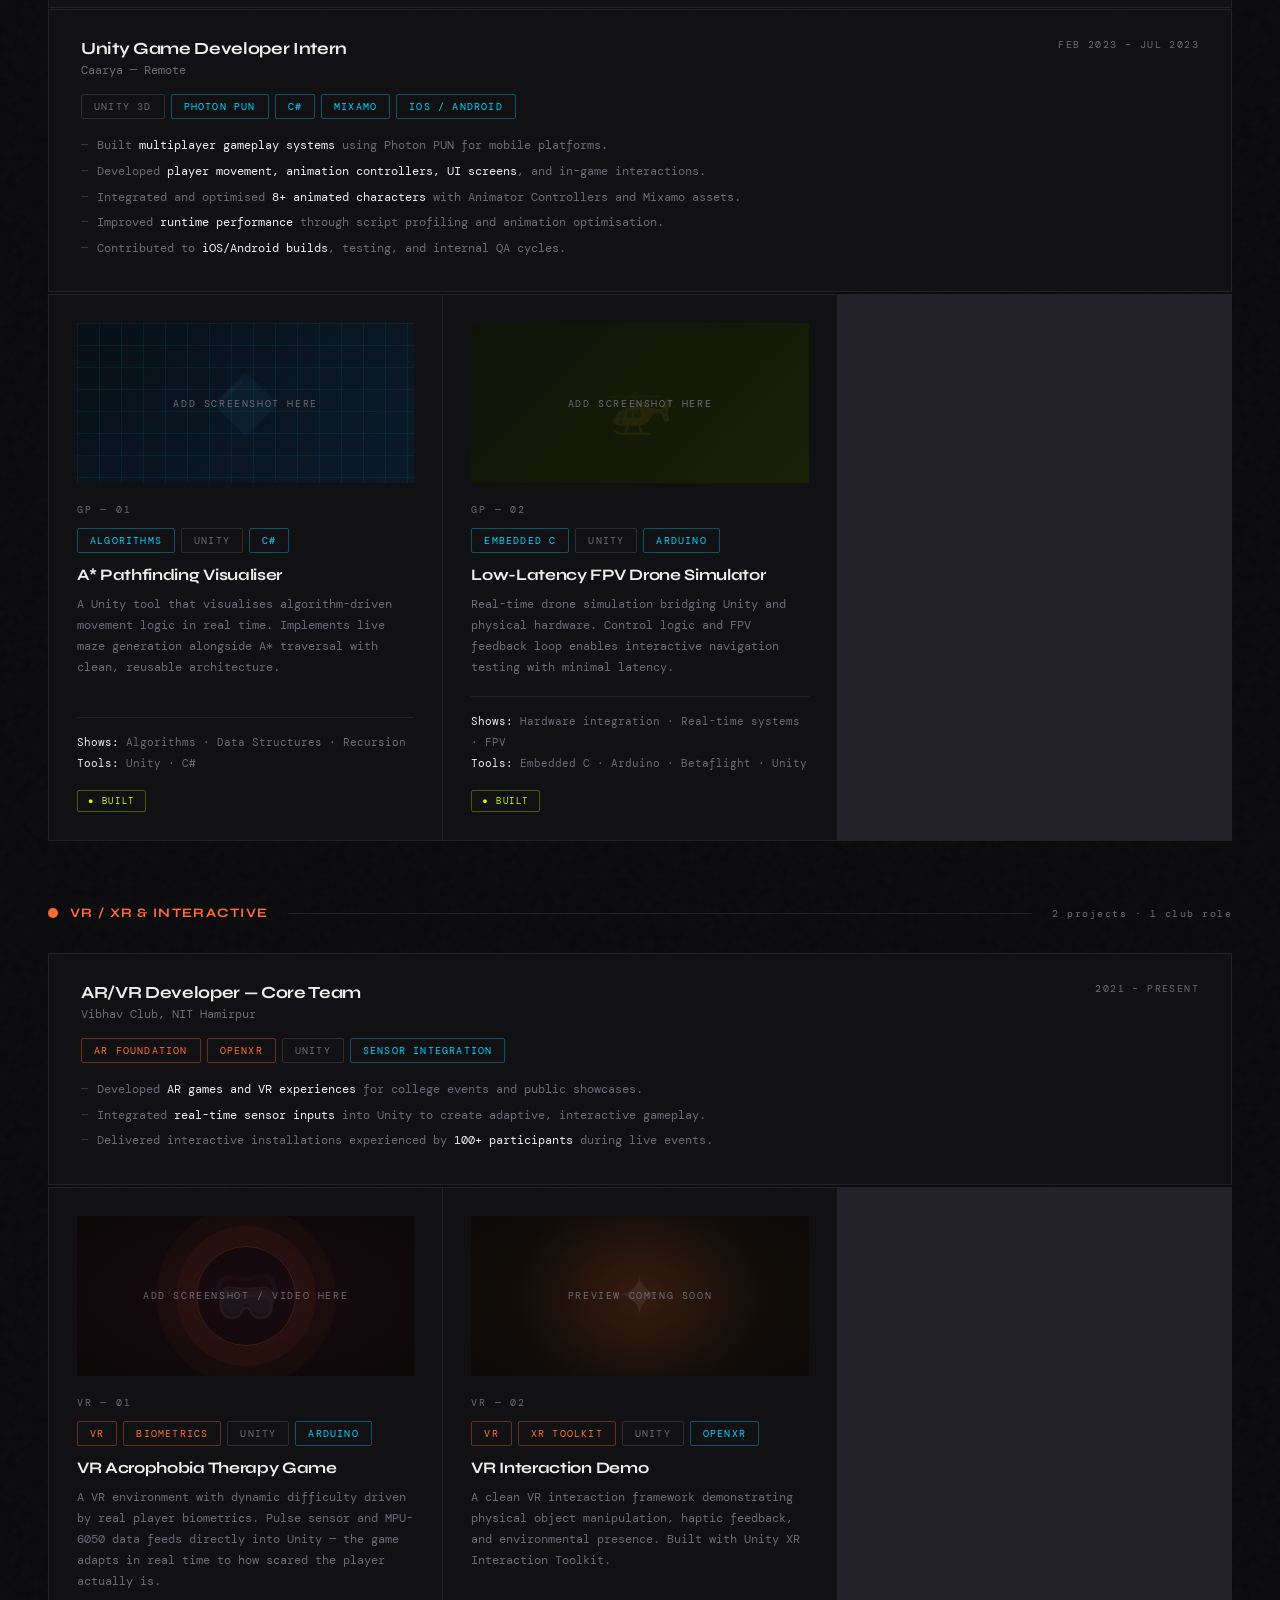
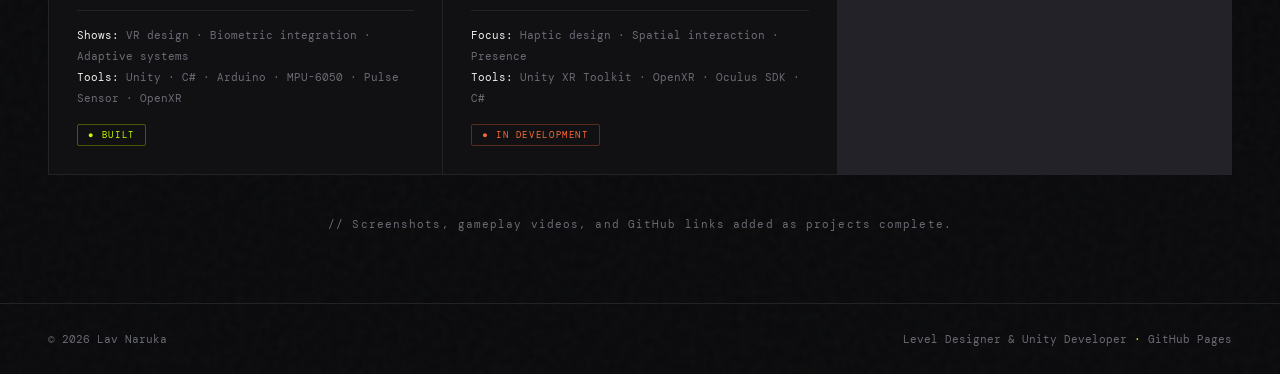
==== commit fddfbc6e: "Add files via upload update 1" ====
--- a/projects.html
+++ b/projects.html
@@ -1,25 +1,112 @@
 <!DOCTYPE html>
 <html lang="en">
 <head>
-  <!-- ============================================================
-    projects.html — PROJECTS PAGE
-    Lav Naruka Portfolio
-    ============================================================ -->
   <meta charset="UTF-8" />
   <meta name="viewport" content="width=device-width, initial-scale=1.0" />
   <title>Projects — Lav Naruka</title>
-  <meta name="description"
-        content="Level design and Unity development projects by Lav Naruka — competitive arenas, stealth systems, and VR experiences." />
-
+  <meta name="description" content="Portfolio of Lav Naruka — Level Design, Game Programming, and VR/XR projects." />
   <link rel="preconnect" href="https://fonts.googleapis.com" />
   <link rel="preconnect" href="https://fonts.gstatic.com" crossorigin />
-  <link href="https://fonts.googleapis.com/css2?family=Syne:wght@400;600;700;800&family=DM+Mono:ital,wght@0,300;0,400;0,500;1,300&display=swap"
-        rel="stylesheet" />
+  <link href="https://fonts.googleapis.com/css2?family=Syne:wght@400;600;700;800&family=DM+Mono:ital,wght@0,300;0,400;0,500;1,300&display=swap" rel="stylesheet" />
   <link rel="stylesheet" href="css/styles.css" />
+  <style>
+    .section-divider {
+      display: flex; align-items: center; gap: 20px;
+      margin: 64px 0 32px;
+    }
+    .section-divider-label {
+      display: flex; align-items: center; gap: 12px; white-space: nowrap; flex-shrink: 0;
+    }
+    .section-divider-dot { width: 10px; height: 10px; border-radius: 50%; flex-shrink: 0; }
+    .section-divider-title { font-family: 'Syne', sans-serif; font-size: 13px; font-weight: 700; letter-spacing: 0.1em; text-transform: uppercase; }
+    .section-divider-line { flex: 1; height: 1px; background: var(--border); }
+    .section-divider-count { font-size: 10px; letter-spacing: 0.15em; color: var(--muted); white-space: nowrap; flex-shrink: 0; }
+    .dot-ld { background: var(--accent); }
+    .dot-gp { background: var(--accent2); }
+    .dot-vr { background: var(--accent3); }
+    .title-ld { color: var(--accent); }
+    .title-gp { color: var(--accent2); }
+    .title-vr { color: var(--accent3); }
+
+    /* Experience cards (jobs) */
+    .exp-card {
+      background: var(--surface); border: 1px solid var(--border);
+      padding: 28px 32px; margin-bottom: 1px;
+      transition: background 0.2s;
+    }
+    .exp-card:hover { background: var(--surface2); }
+    .exp-card-header {
+      display: flex; justify-content: space-between; align-items: flex-start;
+      flex-wrap: wrap; gap: 8px; margin-bottom: 16px;
+    }
+    .exp-role { font-family: 'Syne', sans-serif; font-size: 17px; font-weight: 700; letter-spacing: -0.02em; }
+    .exp-company { font-size: 12px; color: var(--muted); margin-top: 3px; }
+    .exp-date { font-size: 10px; letter-spacing: 0.14em; color: var(--muted); text-transform: uppercase; white-space: nowrap; }
+    .exp-bullets { list-style: none; padding: 0; }
+    .exp-bullets li {
+      font-size: 12px; line-height: 1.8; color: var(--muted);
+      padding-left: 16px; position: relative; margin-bottom: 4px;
+    }
+    .exp-bullets li::before { content: '—'; position: absolute; left: 0; color: var(--muted2); }
+    .exp-bullets li strong { color: var(--text); font-weight: 400; }
+
+    /* Project mini-cards */
+    .mini-grid {
+      display: grid; grid-template-columns: repeat(auto-fill, minmax(340px, 1fr));
+      gap: 1px; background: var(--border); border: 1px solid var(--border); margin-bottom: 2px;
+    }
+    .mini-card {
+      background: var(--surface); padding: 28px;
+      display: flex; flex-direction: column;
+      transition: background 0.2s; position: relative; overflow: hidden;
+    }
+    .mini-card:hover { background: var(--surface2); }
+    .mini-card::before {
+      content: ''; position: absolute; top: 0; left: 0; right: 0; height: 2px;
+      transform: scaleX(0); transition: transform 0.3s; transform-origin: left;
+    }
+    .ld-card::before { background: var(--accent); }
+    .gp-card::before { background: var(--accent2); }
+    .vr-card::before { background: var(--accent3); }
+    .mini-card:hover::before { transform: scaleX(1); }
+
+    .mini-card-num { font-size: 10px; color: var(--muted); letter-spacing: 0.18em; margin-bottom: 12px; }
+    .mini-card-title { font-family: 'Syne', sans-serif; font-size: 16px; font-weight: 700; letter-spacing: -0.02em; margin-bottom: 10px; }
+    .mini-card-desc { font-size: 12px; line-height: 1.75; color: var(--muted); flex: 1; margin-bottom: 18px; }
+    .mini-card-meta { font-size: 11px; color: var(--muted); line-height: 1.9; padding-top: 14px; border-top: 1px solid var(--border); margin-bottom: 16px; }
+    .mini-card-meta strong { color: var(--text); font-weight: 400; }
+    .mini-card-footer { display: flex; align-items: center; justify-content: space-between; }
+
+    /* Thumbnails */
+    .mini-thumb {
+      width: 100%; height: 160px; margin-bottom: 20px;
+      position: relative; overflow: hidden;
+      display: flex; align-items: center; justify-content: center;
+    }
+    .mini-thumb .thumb-icon { font-size: 56px; opacity: 0.07; position: absolute; }
+    .mini-thumb .thumb-label { font-size: 10px; letter-spacing: 0.16em; text-transform: uppercase; color: var(--muted); z-index: 1; }
+
+    .t-arena   { background: linear-gradient(135deg,#0b1a08,#162606); }
+    .t-stealth { background: linear-gradient(135deg,#08081e,#150826); }
+    .t-astar   { background: linear-gradient(135deg,#081018,#0a1a28); }
+    .t-drone   { background: linear-gradient(135deg,#0e1208,#1a2006); }
+    .t-vr      { background: radial-gradient(ellipse at center,#1a0a10,#0b0808); }
+    .t-ar      { background: radial-gradient(ellipse at center,#1a100a,#0b0a08); }
+
+    .t-arena::before   { content:'';position:absolute;inset:0;background-image:linear-gradient(rgba(200,255,0,.1) 1px,transparent 1px),linear-gradient(90deg,rgba(200,255,0,.1) 1px,transparent 1px);background-size:18px 18px; }
+    .t-stealth::before { content:'';position:absolute;inset:0;background:repeating-linear-gradient(-45deg,transparent,transparent 10px,rgba(0,212,255,.06) 10px,rgba(0,212,255,.06) 11px); }
+    .t-astar::before   { content:'';position:absolute;inset:0;background-image:linear-gradient(rgba(0,212,255,.08) 1px,transparent 1px),linear-gradient(90deg,rgba(0,212,255,.08) 1px,transparent 1px);background-size:22px 22px; }
+    .t-vr::before      { content:'';position:absolute;width:100px;height:100px;border-radius:50%;border:1px solid rgba(255,107,53,.2);box-shadow:0 0 0 20px rgba(255,107,53,.05),0 0 0 40px rgba(255,107,53,.03);top:50%;left:50%;transform:translate(-50%,-50%); }
+    .t-ar::before      { content:'';position:absolute;inset:0;background:radial-gradient(circle at center,rgba(255,107,53,.12) 0%,transparent 65%); }
+
+    @media(max-width:768px){
+      .mini-grid { grid-template-columns: 1fr; }
+      .exp-card  { padding: 20px; }
+    }
+  </style>
 </head>
 <body>
 
-  <!-- ── NAVIGATION (same on every page) ──────────────────── -->
   <header class="navbar" role="banner">
     <a href="index.html" class="nav-logo">LN<span class="dot">.</span></a>
     <nav aria-label="Main navigation">
@@ -38,242 +125,353 @@
   <main class="page-wrapper">
     <div class="projects-page">
 
-      <!-- ── PAGE HEADER ─────────────────────────────────── -->
+      <!-- Page header -->
       <div class="projects-header">
         <div>
-          <p class="eyebrow">// Work</p>
-          <h1 class="section-title">Projects<span>.</span></h1>
-        </div>
-        <span class="projects-count">3 works in progress</span>
+          <p class="eyebrow">// Work &amp; Projects</p>
+          <h1 class="section-title">Portfolio<span>.</span></h1>
+        </div>
+        <span class="projects-count">3 disciplines · 7 works</span>
       </div>
 
-      <!-- ── FILTER BUTTONS ──────────────────────────────── -->
-      <!--
-        HOW FILTERS WORK:
-        Each button has data-filter="X"
-        Each project card has data-category="X"
-        JavaScript (script.js) matches them and shows/hides cards.
-
-        ADD NEW FILTER: duplicate a button, change data-filter and label.
-      -->
+      <!-- Section jump links -->
       <div class="filter-row fade-up">
-        <button class="filter-btn active" data-filter="all">All</button>
-        <button class="filter-btn" data-filter="level-design">Level Design</button>
-        <button class="filter-btn" data-filter="gameplay-systems">Gameplay Systems</button>
-        <button class="filter-btn" data-filter="vr">VR / Interactive</button>
+        <a href="#level-design"     class="filter-btn">🎮 Level Design</a>
+        <a href="#game-programming" class="filter-btn">💻 Game Programming</a>
+        <a href="#vr-xr"            class="filter-btn">🥽 VR / XR</a>
       </div>
 
-      <!-- ── PROJECTS GRID ────────────────────────────────── -->
-      <!--
-        HOW TO ADD A REAL PROJECT:
-        1. Copy one of the .project-card blocks below
-        2. Update: title, description, tags, thumbnail, links
-        3. Change data-status="wip" → data-status="live"
-        4. Change the badge from badge-wip to badge-live
-        5. Replace the placeholder thumbnail with a real image:
-              In .project-thumb, add:
-              style="background-image: url('assets/images/your-image.jpg');
-                     background-size:cover; background-position:center;"
-              Then delete the .thumb-icon and .thumb-label spans inside it.
-        6. Update the "View Details" link to your project page or itch.io URL
-      -->
-      <div class="projects-grid">
-
-        <!-- ════════════════════════════════════════════════
-             PROJECT 1 — TACTICAL ARENA
-             Category: level-design, gameplay-systems
-             Status: wip (in development)
-        ════════════════════════════════════════════════ -->
-        <article
-          class="project-card fade-up"
-          data-category="level-design gameplay-systems"
-          data-status="wip"
-          aria-label="Tactical Arena project"
-        >
-          <!-- THUMBNAIL
-               ──────────
-               Right now this is a styled placeholder.
-               LATER: Replace with a real screenshot.
-               Add to your project folder: assets/images/arena-thumb.jpg
-               Then change the div to:
-                 <div class="project-thumb"
-                      style="background-image:url('assets/images/arena-thumb.jpg');
-                             background-size:cover; background-position:center;">
-               And delete the .thumb-icon and .thumb-label spans.
-          -->
-          <div class="project-thumb thumb-arena">
-            <span class="thumb-icon" aria-hidden="true">⚔</span>
-            <span class="thumb-label">Gameplay Preview — Coming Soon</span>
-          </div>
-
-          <div class="project-body">
-            <!-- Tags — match data-category above -->
-            <div class="project-tags">
+
+      <!-- ══════════════════════════════════════════
+           SECTION 1 — LEVEL DESIGN
+      ══════════════════════════════════════════ -->
+      <div id="level-design">
+        <div class="section-divider fade-up">
+          <div class="section-divider-label">
+            <span class="section-divider-dot dot-ld"></span>
+            <span class="section-divider-title title-ld">Level Design</span>
+          </div>
+          <div class="section-divider-line"></div>
+          <span class="section-divider-count">2 projects in development</span>
+        </div>
+
+        <p class="fade-up" style="font-size:12px;color:var(--muted);max-width:600px;line-height:1.8;margin-bottom:28px;transition-delay:0.05s">
+          Projects built specifically to demonstrate level design thinking —
+          player flow, space control, risk/reward geometry, and encounter design.
+          Gameplay videos and playable builds added on completion.
+        </p>
+
+        <div class="mini-grid fade-up" style="transition-delay:0.1s">
+
+          <!-- Tactical Arena -->
+          <div class="mini-card ld-card">
+            <!--
+              THUMBNAIL — replace later with:
+              <div class="mini-thumb" style="background-image:url('assets/images/arena-thumb.jpg');
+                   background-size:cover;background-position:center;"></div>
+            -->
+            <div class="mini-thumb t-arena">
+              <span class="thumb-icon" aria-hidden="true">⚔</span>
+              <span class="thumb-label">Preview Coming Soon</span>
+            </div>
+            <span class="mini-card-num">LD — 01</span>
+            <div class="project-tags" style="margin-bottom:12px;">
               <span class="tag tag-ld">Level Design</span>
+              <span class="tag tag-unity">Unity</span>
               <span class="tag tag-sys">Combat Flow</span>
-              <span class="tag tag-unity">Unity</span>
-            </div>
-
-            <h2 class="project-title">Tactical Arena</h2>
-
-            <!--
-              PROJECT DESCRIPTION — write like a designer, not a developer.
-              Focus on: player experience, design intent, what problem you solved.
-              Avoid: "I made this level in Unity"
-              Do:    "This level forces constant mid-lane pressure through..."
-            -->
-            <p class="project-desc">
-              A competitive arena designed to force constant mid-lane pressure
-              while rewarding teams that exploit lateral flanking corridors.
-              Built on 3-lane geometry inspired by Brawl Stars, every choke
-              point is intentional — creating risk/reward decisions on every push.
-            </p>
-
-            <!-- Design Intent — key design pillars (fill in later) -->
-            <div class="project-meta">
-              <strong>Focus:</strong> Lane pressure · Choke point design · Risk/Reward geometry<br>
-              <strong>Tools:</strong> Unity 3D · ProBuilder · Blender<br>
-              <strong>Type:</strong> Competitive Multiplayer Level
-            </div>
-
-            <div class="project-footer">
+            </div>
+            <h2 class="mini-card-title">Tactical Arena</h2>
+            <p class="mini-card-desc">
+              A competitive arena engineered around 3-lane pressure and
+              lateral flanking geometry. Every choke point is intentional —
+              creating risk/reward decisions on every push.
+              Inspired by Brawl Stars combat pacing.
+            </p>
+            <div class="mini-card-meta">
+              <strong>Focus:</strong> Lane control · Choke points · Risk/Reward geometry<br>
+              <strong>Tools:</strong> Unity · ProBuilder · Blender
+            </div>
+            <div class="mini-card-footer">
               <span class="badge badge-wip">● In Development</span>
-              <!--
-                LINK TO REAL PROJECT LATER:
-                Change href="#" to:
-                  - A project detail page:  href="projects/arena.html"
-                  - An itch.io build:       href="https://itch.io/your-game"
-                  - A YouTube walkthrough:  href="https://youtube.com/..."
-              -->
-              <a href="#" class="project-link" aria-disabled="true">
-                Details soon <span class="arrow">→</span>
-              </a>
-            </div>
-          </div>
-        </article>
-        <!-- ── END PROJECT 1 ─────────────────────────────── -->
-
-
-        <!-- ════════════════════════════════════════════════
-             PROJECT 2 — STEALTH LEVEL
-             Category: level-design, gameplay-systems
-             Status: wip
-        ════════════════════════════════════════════════ -->
-        <article
-          class="project-card fade-up"
-          data-category="level-design gameplay-systems"
-          data-status="wip"
-          aria-label="Stealth Level project"
-          style="transition-delay: 0.1s;"
-        >
-          <div class="project-thumb thumb-stealth">
-            <span class="thumb-icon" aria-hidden="true">👁</span>
-            <span class="thumb-label">Gameplay Preview — Coming Soon</span>
-          </div>
-
-          <div class="project-body">
-            <div class="project-tags">
+            </div>
+          </div>
+
+          <!-- Stealth Level -->
+          <div class="mini-card ld-card">
+            <div class="mini-thumb t-stealth">
+              <span class="thumb-icon" aria-hidden="true">👁</span>
+              <span class="thumb-label">Preview Coming Soon</span>
+            </div>
+            <span class="mini-card-num">LD — 02</span>
+            <div class="project-tags" style="margin-bottom:12px;">
               <span class="tag tag-ld">Level Design</span>
               <span class="tag tag-sys">AI Systems</span>
               <span class="tag tag-unity">Unity</span>
             </div>
-
-            <h2 class="project-title">Stealth Level</h2>
-
-            <p class="project-desc">
-              An environment built around player agency — every path offers a
-              different trade-off between speed, safety, and information.
-              AI patrol logic reacts to player noise and visibility cones,
-              making stealth feel earned rather than exploited.
-            </p>
-
-            <div class="project-meta">
+            <h2 class="mini-card-title">Stealth Level</h2>
+            <p class="mini-card-desc">
+              An environment built around player agency — every path offers
+              a different trade-off between speed, safety, and information.
+              AI patrol logic reacts to player noise and visibility cones.
+            </p>
+            <div class="mini-card-meta">
               <strong>Focus:</strong> Player agency · Patrol AI · Visibility design<br>
-              <strong>Tools:</strong> Unity 3D · NavMesh · C# AI logic<br>
-              <strong>Type:</strong> Single-player Stealth Level
-            </div>
-
-            <div class="project-footer">
+              <strong>Tools:</strong> Unity · NavMesh · C# AI logic
+            </div>
+            <div class="mini-card-footer">
               <span class="badge badge-wip">● In Development</span>
-              <a href="#" class="project-link" aria-disabled="true">
-                Details soon <span class="arrow">→</span>
-              </a>
-            </div>
-          </div>
-        </article>
-        <!-- ── END PROJECT 2 ─────────────────────────────── -->
-
-
-        <!-- ════════════════════════════════════════════════
-             PROJECT 3 — VR INTERACTION DEMO
-             Category: vr
-             Status: wip
-        ════════════════════════════════════════════════ -->
-        <article
-          class="project-card fade-up"
-          data-category="vr"
-          data-status="wip"
-          aria-label="VR Interaction Demo project"
-          style="transition-delay: 0.2s;"
-        >
-          <div class="project-thumb thumb-vr">
-            <span class="thumb-icon" aria-hidden="true">🥽</span>
-            <span class="thumb-label">VR Demo — Coming Soon</span>
-          </div>
-
-          <div class="project-body">
-            <div class="project-tags">
+            </div>
+          </div>
+
+        </div>
+      </div>
+
+
+      <!-- ══════════════════════════════════════════
+           SECTION 2 — GAME PROGRAMMING
+      ══════════════════════════════════════════ -->
+      <div id="game-programming">
+        <div class="section-divider fade-up">
+          <div class="section-divider-label">
+            <span class="section-divider-dot dot-gp"></span>
+            <span class="section-divider-title title-gp">Game Programming</span>
+          </div>
+          <div class="section-divider-line"></div>
+          <span class="section-divider-count">2 roles · 2 projects</span>
+        </div>
+
+        <!-- RENXO Technologies -->
+        <div class="exp-card fade-up">
+          <div class="exp-card-header">
+            <div>
+              <div class="exp-role">Software Developer</div>
+              <div class="exp-company">RENXO Technologies Pvt. Ltd. — Full Time, WFO</div>
+            </div>
+            <span class="exp-date">Jul 2025 – Present</span>
+          </div>
+          <div class="project-tags" style="margin-bottom:16px;">
+            <span class="tag tag-unity">Unity 3D</span>
+            <span class="tag tag-sys">C#</span>
+            <span class="tag tag-sys">WebSockets</span>
+            <span class="tag tag-sys">REST API</span>
+            <span class="tag tag-sys">IoT</span>
+          </div>
+          <ul class="exp-bullets">
+            <li>Developed and maintained <strong>Unity gameplay features</strong> and interactive frontend systems in C#.</li>
+            <li>Integrated <strong>real-time data pipelines</strong> via REST APIs and WebSocket for live content updates.</li>
+            <li>Built reusable gameplay components improving feature delivery speed and maintainability.</li>
+            <li>Shipped stable features in <strong>agile sprints</strong> alongside designers and backend engineers.</li>
+            <li>Connected <strong>IoT and sensor-driven interactions</strong> to Unity applications.</li>
+          </ul>
+        </div>
+
+        <!-- Caarya Intern -->
+        <div class="exp-card fade-up" style="transition-delay:0.05s">
+          <div class="exp-card-header">
+            <div>
+              <div class="exp-role">Unity Game Developer Intern</div>
+              <div class="exp-company">Caarya — Remote</div>
+            </div>
+            <span class="exp-date">Feb 2023 – Jul 2023</span>
+          </div>
+          <div class="project-tags" style="margin-bottom:16px;">
+            <span class="tag tag-unity">Unity 3D</span>
+            <span class="tag tag-sys">Photon PUN</span>
+            <span class="tag tag-sys">C#</span>
+            <span class="tag tag-sys">Mixamo</span>
+            <span class="tag tag-sys">iOS / Android</span>
+          </div>
+          <ul class="exp-bullets">
+            <li>Built <strong>multiplayer gameplay systems</strong> using Photon PUN for mobile platforms.</li>
+            <li>Developed <strong>player movement, animation controllers, UI screens</strong>, and in-game interactions.</li>
+            <li>Integrated and optimised <strong>8+ animated characters</strong> with Animator Controllers and Mixamo assets.</li>
+            <li>Improved <strong>runtime performance</strong> through script profiling and animation optimisation.</li>
+            <li>Contributed to <strong>iOS/Android builds</strong>, testing, and internal QA cycles.</li>
+          </ul>
+        </div>
+
+        <!-- Technical Projects -->
+        <div class="mini-grid fade-up" style="margin-top:2px;transition-delay:0.1s">
+
+          <!-- A* Visualiser -->
+          <div class="mini-card gp-card">
+            <div class="mini-thumb t-astar">
+              <!--
+                ADD SCREENSHOT:
+                Replace this whole div with:
+                <div class="mini-thumb" style="background-image:url('assets/images/astar-thumb.jpg');
+                     background-size:cover;background-position:center;"></div>
+              -->
+              <span class="thumb-icon" aria-hidden="true">🔷</span>
+              <span class="thumb-label">Add Screenshot Here</span>
+            </div>
+            <span class="mini-card-num">GP — 01</span>
+            <div class="project-tags" style="margin-bottom:12px;">
+              <span class="tag tag-sys">Algorithms</span>
+              <span class="tag tag-unity">Unity</span>
+              <span class="tag tag-sys">C#</span>
+            </div>
+            <h2 class="mini-card-title">A* Pathfinding Visualiser</h2>
+            <p class="mini-card-desc">
+              A Unity tool that visualises algorithm-driven movement logic in real time.
+              Implements live maze generation alongside A* traversal
+              with clean, reusable architecture.
+            </p>
+            <div class="mini-card-meta">
+              <strong>Shows:</strong> Algorithms · Data Structures · Recursion<br>
+              <strong>Tools:</strong> Unity · C#
+            </div>
+            <div class="mini-card-footer">
+              <span class="badge badge-live">● Built</span>
+              <!--
+                ADD GITHUB LINK:
+                <a href="https://github.com/6350150676/repo-name" target="_blank" class="project-link">
+                  GitHub <span class="arrow">→</span>
+                </a>
+              -->
+            </div>
+          </div>
+
+          <!-- FPV Drone Simulator -->
+          <div class="mini-card gp-card">
+            <div class="mini-thumb t-drone">
+              <span class="thumb-icon" aria-hidden="true">🚁</span>
+              <span class="thumb-label">Add Screenshot Here</span>
+            </div>
+            <span class="mini-card-num">GP — 02</span>
+            <div class="project-tags" style="margin-bottom:12px;">
+              <span class="tag tag-sys">Embedded C</span>
+              <span class="tag tag-unity">Unity</span>
+              <span class="tag tag-sys">Arduino</span>
+            </div>
+            <h2 class="mini-card-title">Low-Latency FPV Drone Simulator</h2>
+            <p class="mini-card-desc">
+              Real-time drone simulation bridging Unity and physical hardware.
+              Control logic and FPV feedback loop enables interactive
+              navigation testing with minimal latency.
+            </p>
+            <div class="mini-card-meta">
+              <strong>Shows:</strong> Hardware integration · Real-time systems · FPV<br>
+              <strong>Tools:</strong> Embedded C · Arduino · Betaflight · Unity
+            </div>
+            <div class="mini-card-footer">
+              <span class="badge badge-live">● Built</span>
+            </div>
+          </div>
+
+        </div>
+      </div>
+
+
+      <!-- ══════════════════════════════════════════
+           SECTION 3 — VR / XR
+      ══════════════════════════════════════════ -->
+      <div id="vr-xr">
+        <div class="section-divider fade-up">
+          <div class="section-divider-label">
+            <span class="section-divider-dot dot-vr"></span>
+            <span class="section-divider-title title-vr">VR / XR &amp; Interactive</span>
+          </div>
+          <div class="section-divider-line"></div>
+          <span class="section-divider-count">2 projects · 1 club role</span>
+        </div>
+
+        <!-- Vibhav Club -->
+        <div class="exp-card fade-up">
+          <div class="exp-card-header">
+            <div>
+              <div class="exp-role">AR/VR Developer — Core Team</div>
+              <div class="exp-company">Vibhav Club, NIT Hamirpur</div>
+            </div>
+            <span class="exp-date">2021 – Present</span>
+          </div>
+          <div class="project-tags" style="margin-bottom:16px;">
+            <span class="tag tag-vr">AR Foundation</span>
+            <span class="tag tag-vr">OpenXR</span>
+            <span class="tag tag-unity">Unity</span>
+            <span class="tag tag-sys">Sensor Integration</span>
+          </div>
+          <ul class="exp-bullets">
+            <li>Developed <strong>AR games and VR experiences</strong> for college events and public showcases.</li>
+            <li>Integrated <strong>real-time sensor inputs</strong> into Unity to create adaptive, interactive gameplay.</li>
+            <li>Delivered interactive installations experienced by <strong>100+ participants</strong> during live events.</li>
+          </ul>
+        </div>
+
+        <div class="mini-grid fade-up" style="margin-top:2px;transition-delay:0.05s">
+
+          <!-- VR Acrophobia — LEAD PROJECT -->
+          <div class="mini-card vr-card">
+            <div class="mini-thumb t-vr">
+              <!--
+                THIS IS YOUR STRONGEST VR PROJECT.
+                Add a screenshot or video thumbnail here first.
+                Replace with:
+                <div class="mini-thumb" style="background-image:url('assets/images/vr-acrophobia-thumb.jpg');
+                     background-size:cover;background-position:center;"></div>
+              -->
+              <span class="thumb-icon" aria-hidden="true">🥽</span>
+              <span class="thumb-label">Add Screenshot / Video Here</span>
+            </div>
+            <span class="mini-card-num">VR — 01</span>
+            <div class="project-tags" style="margin-bottom:12px;">
               <span class="tag tag-vr">VR</span>
-              <span class="tag tag-sys">XR Toolkit</span>
-              <span class="tag tag-unity">Unity</span>
-            </div>
-
-            <h2 class="project-title">VR Interaction Demo</h2>
-
-            <p class="project-desc">
-              A real-time VR experience demonstrating physical interaction
-              design — object grabbing, haptic feedback loops, and environmental
-              presence. Built with Unity XR Interaction Toolkit with a focus
-              on immersion over spectacle.
-            </p>
-
-            <div class="project-meta">
-              <strong>Focus:</strong> Haptic feedback · Spatial interaction · Presence<br>
-              <strong>Tools:</strong> Unity XR Toolkit · OpenXR · C#<br>
-              <strong>Type:</strong> VR Interactive Experience
-            </div>
-
-            <div class="project-footer">
+              <span class="tag tag-vr">Biometrics</span>
+              <span class="tag tag-unity">Unity</span>
+              <span class="tag tag-sys">Arduino</span>
+            </div>
+            <h2 class="mini-card-title">VR Acrophobia Therapy Game</h2>
+            <p class="mini-card-desc">
+              A VR environment with dynamic difficulty driven by real player biometrics.
+              Pulse sensor and MPU-6050 data feeds directly into Unity —
+              the game adapts in real time to how scared the player actually is.
+            </p>
+            <div class="mini-card-meta">
+              <strong>Shows:</strong> VR design · Biometric integration · Adaptive systems<br>
+              <strong>Tools:</strong> Unity · C# · Arduino · MPU-6050 · Pulse Sensor · OpenXR
+            </div>
+            <div class="mini-card-footer">
+              <span class="badge badge-live">● Built</span>
+            </div>
+          </div>
+
+          <!-- VR Interaction Demo -->
+          <div class="mini-card vr-card">
+            <div class="mini-thumb t-ar">
+              <span class="thumb-icon" aria-hidden="true">✦</span>
+              <span class="thumb-label">Preview Coming Soon</span>
+            </div>
+            <span class="mini-card-num">VR — 02</span>
+            <div class="project-tags" style="margin-bottom:12px;">
+              <span class="tag tag-vr">VR</span>
+              <span class="tag tag-vr">XR Toolkit</span>
+              <span class="tag tag-unity">Unity</span>
+              <span class="tag tag-sys">OpenXR</span>
+            </div>
+            <h2 class="mini-card-title">VR Interaction Demo</h2>
+            <p class="mini-card-desc">
+              A clean VR interaction framework demonstrating physical object
+              manipulation, haptic feedback, and environmental presence.
+              Built with Unity XR Interaction Toolkit.
+            </p>
+            <div class="mini-card-meta">
+              <strong>Focus:</strong> Haptic design · Spatial interaction · Presence<br>
+              <strong>Tools:</strong> Unity XR Toolkit · OpenXR · Oculus SDK · C#
+            </div>
+            <div class="mini-card-footer">
               <span class="badge badge-wip">● In Development</span>
-              <a href="#" class="project-link" aria-disabled="true">
-                Details soon <span class="arrow">→</span>
-              </a>
-            </div>
-          </div>
-        </article>
-        <!-- ── END PROJECT 3 ─────────────────────────────── -->
-
-        <!--
-          ══════════════════════════════════════════════════
-          ADD YOUR NEXT PROJECT HERE — copy the block above
-          ══════════════════════════════════════════════════
-        -->
-
-      </div><!-- end .projects-grid -->
-
-      <!-- Status note below the grid -->
-      <p class="fade-up" style="
-        font-size: 11px;
-        color: var(--muted);
-        letter-spacing: 0.1em;
-        text-align: center;
-        padding: 32px 0;
-      ">
-        // Projects in active development — gameplay videos, breakdowns,
-        and playable builds will be added on completion.
+            </div>
+          </div>
+
+        </div>
+      </div>
+      <!-- ── END SECTION 3 ─────────────────────────── -->
+
+      <p class="fade-up" style="font-size:11px;color:var(--muted);letter-spacing:0.1em;text-align:center;padding:40px 0 8px;">
+        // Screenshots, gameplay videos, and GitHub links added as projects complete.
       </p>
 
-    </div><!-- end .projects-page -->
+    </div>
   </main>
 
   <footer class="footer">
